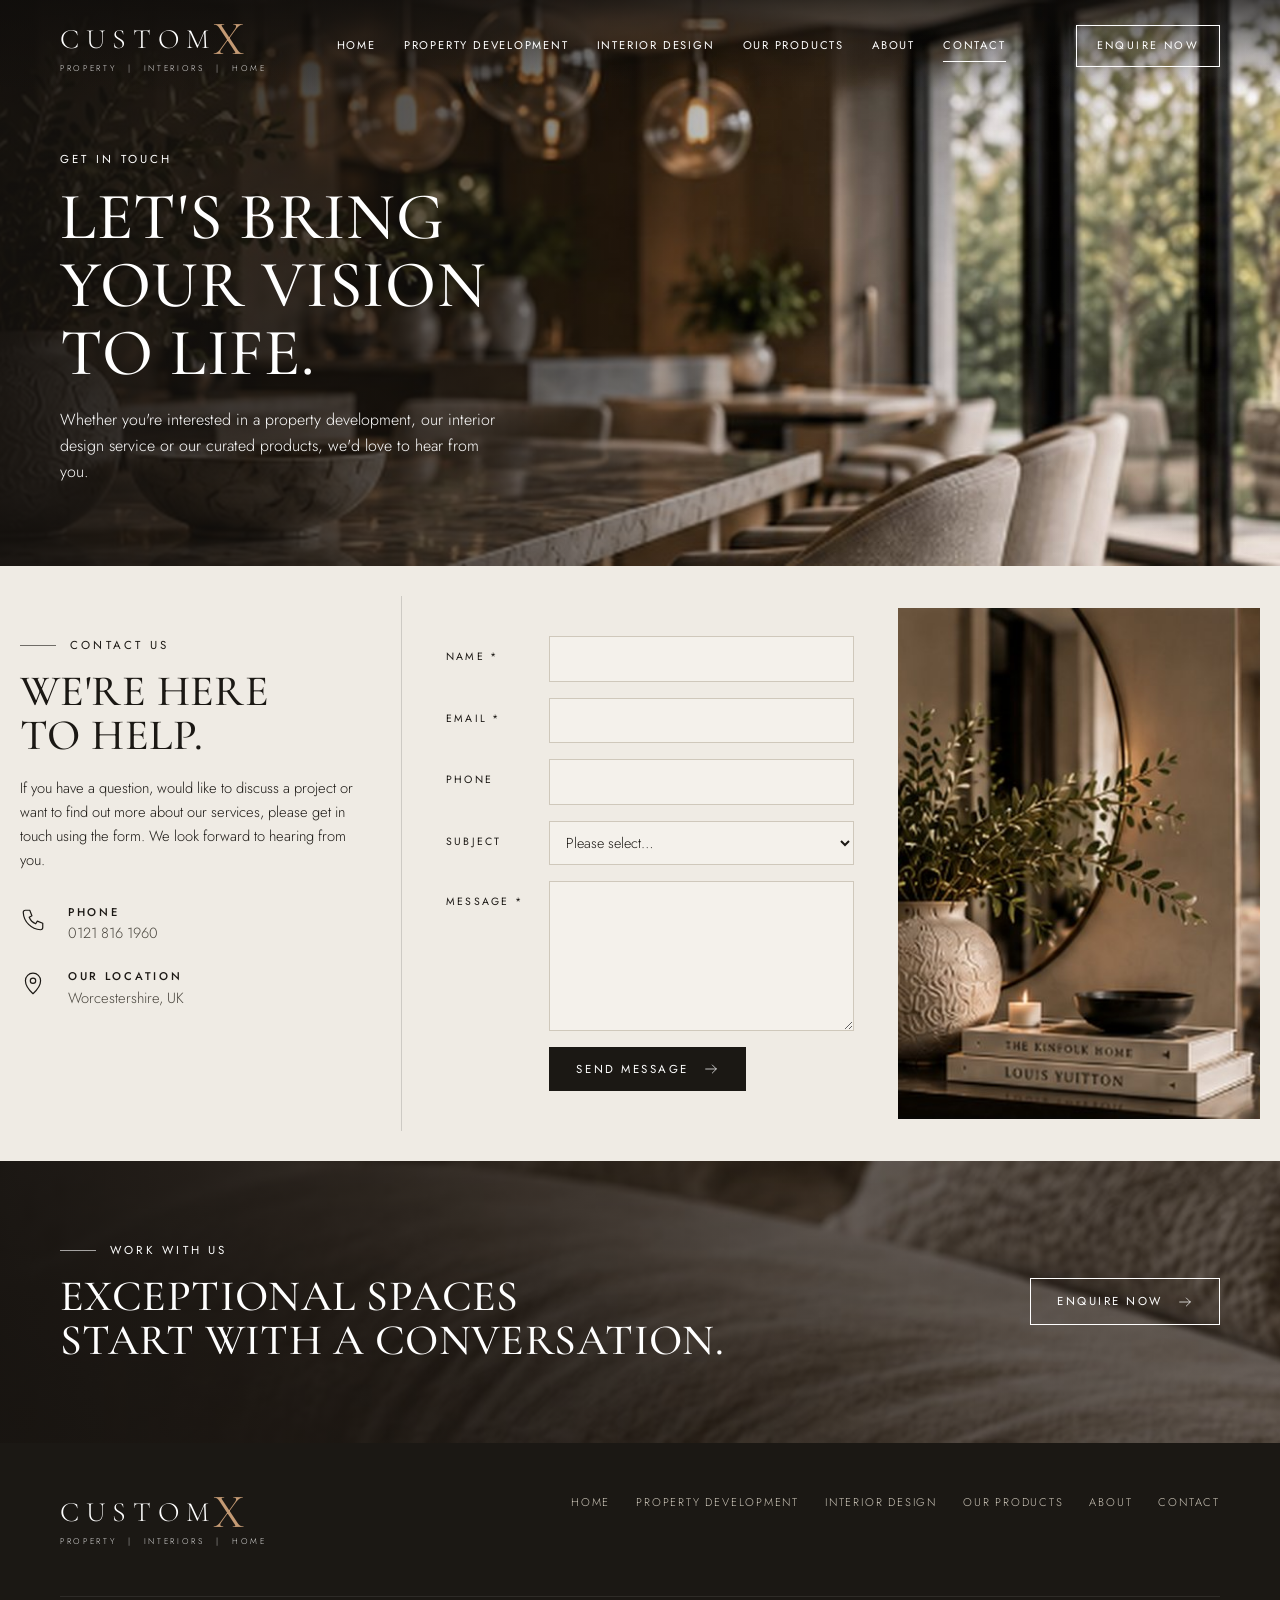
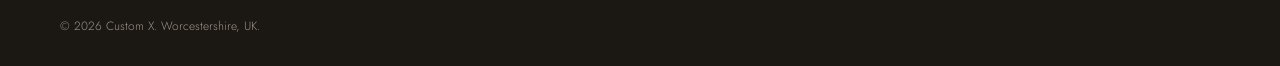
==== contact.html @ c61f4478 "Add Custom X website" ====
<!doctype html>
<html lang="en-GB">
<head>
<meta charset="utf-8">
<meta name="viewport" content="width=device-width,initial-scale=1">
<title>Contact | Custom X</title>
<meta name="description" content="Get in touch with Custom X about property development, interior design or our curated products.">
<link rel="preconnect" href="https://fonts.googleapis.com"><link rel="preconnect" href="https://fonts.gstatic.com" crossorigin>
<link href="https://fonts.googleapis.com/css2?family=Cormorant+Garamond:wght@400;500&family=Jost:wght@300;400;500&display=swap" rel="stylesheet">
<link rel="stylesheet" href="styles.css">
</head>
<body>
<header class="site-header"><div class="wrap">
  <a class="logo" href="index.html" aria-label="Custom X home"><span class="word">CUSTOM<span class="x">X</span></span><span class="tag">PROPERTY &nbsp;|&nbsp; INTERIORS &nbsp;|&nbsp; HOME</span></a>
  <nav class="nav" id="nav" aria-label="Main"><a href="index.html">Home</a><a href="property-development.html">Property Development</a><a href="interior-design.html">Interior Design</a><a href="products.html">Our Products</a><a href="about.html">About</a><a href="contact.html" aria-current="page">Contact</a><button class="menu-btn close" aria-label="Close menu" onclick="toggleNav()"><svg class="" viewBox="0 0 24 24" fill="none" stroke="currentColor" stroke-width="1.1" stroke-linecap="round" stroke-linejoin="round" aria-hidden="true"><path d="M5 5l14 14M19 5L5 19"/></svg></button></nav>
  <a class="btn header-cta" href="contact.html">Enquire now</a>
  <button class="menu-btn" aria-label="Open menu" onclick="toggleNav()"><svg class="" viewBox="0 0 24 24" fill="none" stroke="currentColor" stroke-width="1.1" stroke-linecap="round" stroke-linejoin="round" aria-hidden="true"><path d="M3 7h18M3 12h18M3 17h18"/></svg></button>
</div></header>
<main>

<section class="hero" style="background-image:url(hero-contact.jpg)"><div class="wrap">
  <span class="eyebrow">Get in touch</span>
  <h1 style="margin-top:14px">Let's bring<br>your vision<br>to life.</h1>
  <p class="lead">Whether you're interested in a property development, our interior design service or our curated products, we'd love to hear from you.</p>
</div></section>
<section class="wrap contact on-light" id="form">
  <div class="info"><span class="eyebrow rule">Contact us</span><h2>We're here<br>to help.</h2>
    <p>If you have a question, would like to discuss a project or want to find out more about our services, please get in touch using the form. We look forward to hearing from you.</p>
    <dl>
      <div class="row"><svg class="" viewBox="0 0 24 24" fill="none" stroke="currentColor" stroke-width="1.1" stroke-linecap="round" stroke-linejoin="round" aria-hidden="true"><path d="M5 3h4l2 5-2.5 1.5a11 11 0 006 6L16 13l5 2v4a2 2 0 01-2 2A17 17 0 013 5a2 2 0 012-2z"/></svg><div><dt>Phone</dt><dd><a href="tel:+441218161960">0121 816 1960</a></dd></div></div>
      <div class="row"><svg class="" viewBox="0 0 24 24" fill="none" stroke="currentColor" stroke-width="1.1" stroke-linecap="round" stroke-linejoin="round" aria-hidden="true"><path d="M12 21s-7-6.5-7-12a7 7 0 0114 0c0 5.5-7 12-7 12z"/><circle cx="12" cy="9" r="2.5"/></svg><div><dt>Our location</dt><dd>Worcestershire, UK</dd></div></div>
    </dl>
  </div>
  <form id="enquiry" method="POST" action="https://formsubmit.co/hello@ctmx.co.uk">
    <input type="hidden" name="_subject" value="New website enquiry - Custom X">
    <input type="hidden" name="_template" value="table">
    <p class="hp"><label>Leave blank <input name="_honey" tabindex="-1" autocomplete="off"></label></p>
    <label for="f-name">Name *</label><input id="f-name" name="name" required autocomplete="name">
    <label for="f-email">Email *</label><input id="f-email" name="email" type="email" required autocomplete="email">
    <label for="f-phone">Phone</label><input id="f-phone" name="phone" type="tel" autocomplete="tel">
    <label for="f-subject">Subject</label>
    <select id="f-subject" name="subject">
      <option value="">Please select&hellip;</option>
      <option value="property">Property development</option>
      <option value="interior">Interior design (register interest)</option>
      <option value="products">Our products</option>
      <option value="other">Something else</option>
    </select>
    <label for="f-msg">Message *</label><textarea id="f-msg" name="message" required></textarea>
    <button class="btn dark" type="submit">Send message <svg class="" viewBox="0 0 24 24" fill="none" stroke="currentColor" stroke-width="1.1" stroke-linecap="round" stroke-linejoin="round" aria-hidden="true"><path d="M4 12h16M14 6l6 6-6 6"/></svg></button>
    <p class="form-note" id="note">Thank you &ndash; we'll be in touch shortly.</p>
  </form>
  <div class="img" style="background-image:url(mirror.jpg)" role="img" aria-label="Styled console with mirror and vase"></div>
</section>
<section class="band" style="background-image:url(band-contact.jpg)"><div class="wrap">
  <div><span class="eyebrow rule">Work with us</span><h2>Exceptional spaces<br>start with a conversation.</h2></div>
  <a class="btn" href="#form">Enquire now <svg class="" viewBox="0 0 24 24" fill="none" stroke="currentColor" stroke-width="1.1" stroke-linecap="round" stroke-linejoin="round" aria-hidden="true"><path d="M4 12h16M14 6l6 6-6 6"/></svg></a>
</div></section>
<script>
(function(){
  var s=new URLSearchParams(location.search).get('subject');
  if(s)document.getElementById('f-subject').value=s;
  var f=document.getElementById('enquiry');
  f.addEventListener('submit',function(e){
    e.preventDefault();
    fetch('https://formsubmit.co/ajax/hello@ctmx.co.uk',{method:'POST',headers:{'Accept':'application/json'},body:new FormData(f)})
      .then(function(r){if(!r.ok)throw 0;f.reset();document.getElementById('note').style.display='block'})
      .catch(function(){var n=document.getElementById('note');n.textContent='Sorry, that did not send. Please try again in a moment or give us a call.';n.style.display='block'});
  });
})();
</script>

</main>
<footer class="site-footer"><div class="wrap">
  <a class="logo" href="index.html"><span class="word">CUSTOM<span class="x">X</span></span><span class="tag">PROPERTY &nbsp;|&nbsp; INTERIORS &nbsp;|&nbsp; HOME</span></a>
  <nav aria-label="Footer"><a href="index.html">Home</a><a href="property-development.html">Property Development</a><a href="interior-design.html">Interior Design</a><a href="products.html">Our Products</a><a href="about.html">About</a><a href="contact.html">Contact</a></nav>
  <div class="legal">&copy; <span id="yr">2026</span> Custom X. Worcestershire, UK.</div>
</div></footer>
<script>
function toggleNav(){document.getElementById('nav').classList.toggle('open')}
document.getElementById('yr').textContent=new Date().getFullYear();
</script>
</body>
</html>
---- styles.css ----
:root{
  --ink:#1b1814; --ink-2:#26221d; --cream:#efebe4; --cream-2:#e6e1d8;
  --olive:#5e5a4d; --stone:#8a8273; --gold:#c49a74; --line:rgba(0,0,0,.14);
  --serif:"Cormorant Garamond",Georgia,serif; --sans:"Jost",system-ui,sans-serif;
  --max:1240px;
}
*{box-sizing:border-box;margin:0;padding:0}
html{scroll-behavior:smooth}
body{font-family:var(--sans);font-weight:300;color:var(--ink);background:var(--cream);line-height:1.65;font-size:16px;-webkit-font-smoothing:antialiased}
img{display:block;max-width:100%}
a{color:inherit;text-decoration:none}
.wrap{max-width:var(--max);margin:0 auto;padding:0 40px}

/* type */
.eyebrow{font-size:.72rem;letter-spacing:.28em;text-transform:uppercase;font-weight:400;display:flex;align-items:center;gap:14px}
.eyebrow.rule::before{content:"";width:36px;height:1px;background:currentColor;opacity:.6}
h1,h2,h3{font-family:var(--serif);font-weight:500;text-transform:uppercase;line-height:1.02;letter-spacing:.01em}
h1{font-size:clamp(2.6rem,5.2vw,4.4rem)}
h2{font-size:clamp(2rem,3.4vw,2.9rem)}
h3{font-size:1.15rem;letter-spacing:.06em}
.soon{font-family:var(--sans);font-size:clamp(.95rem,1.4vw,1.2rem);letter-spacing:.4em;text-transform:uppercase;font-weight:400;margin-top:14px}
p.lead{max-width:440px;margin-top:20px}

/* buttons */
.btn{display:inline-flex;align-items:center;gap:14px;border:1px solid currentColor;padding:13px 26px;font-size:.72rem;letter-spacing:.22em;text-transform:uppercase;font-weight:400;transition:background .25s,color .25s;cursor:pointer;background:none;font-family:var(--sans);color:inherit}
.btn:hover{background:#fff;color:var(--ink);border-color:#fff}
.btn.dark{background:var(--ink);color:#fff;border-color:var(--ink)}
.btn.dark:hover{background:var(--olive);border-color:var(--olive);color:#fff}
.on-light .btn:not(.dark):hover{background:var(--ink);color:#fff;border-color:var(--ink)}
.btn svg{width:16px;height:16px}

/* header */
.site-header{position:absolute;top:0;left:0;right:0;z-index:20;color:#fff;background:linear-gradient(rgba(15,13,11,.75),rgba(15,13,11,0))}
.site-header .wrap{display:flex;align-items:center;justify-content:space-between;height:92px;gap:24px}
.logo{display:flex;flex-direction:column;line-height:1}
.logo .word{font-family:var(--serif);font-size:1.75rem;letter-spacing:.24em;display:flex;align-items:center}
.logo .x{font-size:3rem;color:var(--gold);letter-spacing:0;margin-left:-.05em;line-height:.8;font-weight:400}
.logo .tag{font-size:.52rem;letter-spacing:.32em;margin-top:6px;opacity:.85;white-space:nowrap}
.nav{display:flex;gap:28px;white-space:nowrap;font-size:.7rem;letter-spacing:.16em;text-transform:uppercase;font-weight:400}
.nav a{padding:6px 0;border-bottom:1px solid transparent;transition:border-color .2s}
.nav a:hover,.nav a[aria-current]{border-color:#fff}
.header-cta{font-size:.68rem;padding:11px 20px;white-space:nowrap}
.menu-btn{display:none;background:none;border:0;color:#fff;cursor:pointer}
.menu-btn svg{width:28px;height:28px}

/* hero */
.hero{position:relative;min-height:560px;display:flex;align-items:flex-end;color:#fff;background:var(--ink) center right/cover no-repeat;padding:150px 0 80px}
.hero::before{content:"";position:absolute;inset:0;background:linear-gradient(90deg,rgba(20,17,14,.92) 0%,rgba(20,17,14,.7) 32%,rgba(20,17,14,.1) 65%,rgba(20,17,14,0) 100%)}
.hero .wrap{position:relative;width:100%}
.hero.tall{min-height:640px}
.hero .btn{margin-top:30px}

/* features strip */
.features{background:var(--cream-2);padding:34px 0}
.features .wrap{display:grid;grid-template-columns:repeat(4,1fr)}
.feature{display:flex;gap:18px;padding:0 26px;border-left:1px solid var(--line)}
.feature:first-child{border-left:0;padding-left:0}
.feature svg{width:34px;height:34px;flex:none;stroke:var(--ink);margin-top:2px}
.feature h3{font-size:1rem}
.feature p{font-size:.85rem;margin-top:4px;color:#3b372f}

/* home split panels */
.split{display:grid;grid-template-columns:1.25fr 1fr;gap:4px;background:var(--cream)}
.panel{position:relative;min-height:470px;color:#fff;background:center/cover no-repeat;display:flex;align-items:center;padding:60px 48px}
.panel::before{content:"";position:absolute;inset:0;background:linear-gradient(90deg,rgba(20,17,14,.85),rgba(20,17,14,.35) 60%,rgba(20,17,14,.1))}
.panel > div{position:relative;max-width:400px}
.panel h2{margin-top:14px}
.panel p{margin:18px 0 26px;font-size:.95rem}

/* approach (home) */
.approach{background:var(--cream) right center/auto 100% no-repeat;padding:60px 0 50px;position:relative}
.approach h2{font-size:clamp(1.8rem,3vw,2.6rem);margin-top:12px;letter-spacing:.04em}
.approach > .wrap > p{max-width:560px;margin-top:12px}
.approach .features{background:none;padding:36px 0 0}

/* two-col text + image */
.story{display:grid;grid-template-columns:1fr 1fr 1fr;gap:0;background:var(--cream)}
.story .img{background:center/cover no-repeat;min-height:380px}
.story .txt{padding:70px 56px;display:flex;flex-direction:column;justify-content:center}
.story .txt h2{margin:18px 0 22px}
.story .txt p+p{margin-top:16px}
.story .txt p{font-size:.95rem}
.story.pd{grid-template-columns:1.15fr 1fr .45fr}

/* values list */
.values{padding:56px 46px;border-left:1px solid var(--line);margin:40px 0}
.values ul{list-style:none;margin-top:20px}
.values li{display:flex;gap:22px;padding:18px 0;border-bottom:1px solid var(--line)}
.values li:last-child{border:0}
.values .ic{width:54px;height:54px;border:1px solid var(--ink);border-radius:50%;display:grid;place-items:center;flex:none}
.values .ic svg{width:26px;height:26px}
.values h3{font-family:var(--sans);font-size:.8rem;letter-spacing:.24em;font-weight:500}
.values p{font-size:.88rem;margin-top:2px}

/* band (dark image CTA) */
.band{position:relative;color:#fff;background:var(--ink) center/cover no-repeat;padding:80px 0}
.band::before{content:"";position:absolute;inset:0;background:linear-gradient(90deg,rgba(20,17,14,.9),rgba(20,17,14,.55) 55%,rgba(20,17,14,.45))}
.band .wrap{position:relative;display:flex;justify-content:space-between;align-items:center;gap:40px;flex-wrap:wrap}
.band h2{margin-top:14px}
.band p{max-width:520px;margin-top:14px}
.band .short-rule{width:60px;height:1px;background:#fff;opacity:.6;margin-top:22px}

/* projects */
.projects{display:grid;grid-template-columns:1fr 3fr;gap:0;padding:60px 0 70px}
.projects .intro{padding-right:30px}
.projects .intro h2{margin:14px 0 18px}
.projects .intro::after{content:"";display:block;width:50px;height:1px;background:var(--ink);margin-top:22px}
.proj-grid{display:grid;grid-template-columns:repeat(3,1fr);gap:16px}
.proj img{width:100%;aspect-ratio:2.35/1;object-fit:cover}
.proj h3{font-size:1.25rem;margin-top:14px;padding-left:14px;border-left:1px solid var(--line)}
.proj span{display:block;font-size:.68rem;letter-spacing:.24em;padding-left:15px;margin-top:4px;color:var(--olive);border-left:1px solid var(--line)}

/* interior tiles */
.tiles{display:grid;grid-template-columns:1.4fr repeat(4,1fr);min-height:440px}
.tiles .lead-tile{background:var(--olive);color:#fff;padding:50px 40px;display:flex;flex-direction:column;justify-content:center}
.tiles .lead-tile h2{margin:16px 0 18px;font-size:clamp(1.8rem,2.8vw,2.4rem)}
.tiles .lead-tile p{font-size:.92rem;margin-bottom:28px}
.tile{position:relative;background:center/cover no-repeat;color:#fff;display:flex;flex-direction:column;justify-content:flex-end;padding:24px 18px;border-left:3px solid var(--cream)}
.tile::before{content:"";position:absolute;inset:0;background:linear-gradient(transparent 50%,rgba(15,13,11,.85))}
.tile *{position:relative}
.tile h3{font-size:1.05rem}
.tile p{font-size:.8rem;margin-top:4px}

/* coming soon band */
.soon-band{position:relative;background:var(--ink) center/cover no-repeat;color:#fff;padding:46px 0}
.soon-band::before{content:"";position:absolute;inset:0;background:rgba(20,17,14,.6)}
.soon-band .wrap{position:relative;display:grid;grid-template-columns:auto 1fr;gap:40px;align-items:center}
.soon-band .box{background:var(--cream);color:var(--ink);padding:26px 32px;display:flex;justify-content:space-between;align-items:center;gap:24px;flex-wrap:wrap}
.soon-band .box p{font-size:.9rem;max-width:520px}
.soon-band h2{margin-top:10px}

/* products */
.collection{padding:44px 0 50px;text-align:center}
.collection .eyebrow{justify-content:center}
.collection .eyebrow::before,.collection .eyebrow::after{content:"";width:36px;height:1px;background:currentColor;opacity:.5}
.collection h2{text-transform:none;font-size:clamp(2rem,3.4vw,2.8rem);margin:10px 0 8px}
.collection > .wrap > p{font-size:.92rem;max-width:760px;margin:0 auto}
.cats{display:grid;grid-template-columns:repeat(6,1fr);gap:10px;margin-top:34px}
.cat{background:var(--cream-2);transition:transform .3s}
.cat:hover{transform:translateY(-4px)}
.cat img{aspect-ratio:1.25/1;object-fit:cover;width:100%}
.cat span{display:block;padding:12px 4px;font-size:.68rem;letter-spacing:.24em;text-transform:uppercase;font-weight:400}
.curated{display:grid;grid-template-columns:1.6fr 1.3fr .7fr;min-height:330px}
.curated .txt{background:var(--olive);color:#fff;padding:50px 46px;display:grid;grid-template-columns:auto 1fr;gap:40px;align-items:center}
.curated .txt h2{margin-top:14px;font-size:clamp(1.9rem,3vw,2.6rem)}
.curated .txt h2::after{content:"";display:block;width:50px;height:1px;background:#fff;opacity:.7;margin-top:22px}
.curated .txt p{font-size:.9rem}
.curated .img{background:center/cover no-repeat}
.curated .q{background:var(--cream);padding:40px 28px;display:flex;flex-direction:column;align-items:center;justify-content:center;text-align:center}
.curated .q svg{width:32px;height:32px;margin-bottom:16px}
.curated .q h3{font-family:var(--sans);font-size:.75rem;letter-spacing:.26em;font-weight:500}
.curated .q p{font-size:.85rem;margin-top:10px}

/* contact */
.contact{display:grid;grid-template-columns:1fr 1.3fr .95fr;gap:0;padding:30px 0}
.contact .info{padding:40px 40px 40px 0;border-right:1px solid var(--line)}
.contact .info h2{margin:14px 0 18px}
.contact .info > p{font-size:.92rem}
.contact dl{margin-top:30px}
.contact .row{display:flex;gap:22px;align-items:flex-start;margin-top:22px}
.contact .row svg{width:26px;height:26px;flex:none;margin-top:4px}
.contact dt{font-size:.7rem;letter-spacing:.24em;font-weight:500;text-transform:uppercase}
.contact dd{font-size:.92rem;color:#4a463e}
form{padding:40px 44px;display:grid;grid-template-columns:auto 1fr;gap:16px 26px;align-items:start}
form label{font-size:.66rem;letter-spacing:.22em;text-transform:uppercase;font-weight:400;padding-top:12px}
form input,form select,form textarea{width:100%;font:inherit;font-size:.9rem;padding:10px 12px;border:1px solid #cfc8bb;background:#f4f1eb;color:var(--ink);border-radius:0;outline:none}
form input:focus,form select:focus,form textarea:focus{border-color:var(--ink)}
form textarea{min-height:150px;resize:vertical}
form .btn{grid-column:2;justify-self:start}
.hp{display:none}
.contact .img{background:center/cover no-repeat;min-height:420px;margin:12px 0}
.form-note{grid-column:2;font-size:.85rem;color:var(--olive);display:none}

/* footer */
.site-footer{background:var(--ink);color:#cfc8bb;padding:50px 0 30px;font-size:.85rem}
.site-footer .wrap{display:flex;justify-content:space-between;gap:30px;flex-wrap:wrap;align-items:flex-start}
.site-footer .logo{color:#fff}
.site-footer nav{display:flex;flex-wrap:wrap;gap:10px 26px;font-size:.7rem;letter-spacing:.16em;text-transform:uppercase}
.site-footer nav a:hover{color:#fff}
.site-footer .legal{width:100%;border-top:1px solid rgba(255,255,255,.12);padding-top:20px;margin-top:20px;font-size:.75rem;opacity:.7}

/* responsive */
@media (max-width:1240px){
  .nav{gap:18px;font-size:.64rem}
  .header-cta{display:none}
}
@media (max-width:900px){
  .wrap{padding:0 24px}
  .menu-btn{display:block}
  .nav{position:fixed;inset:0;background:var(--ink);flex-direction:column;align-items:center;justify-content:center;gap:26px;font-size:.9rem;transform:translateX(100%);transition:transform .3s;z-index:30}
  .nav.open{transform:none}
  .nav .close{position:absolute;top:28px;right:24px}
  .features .wrap{grid-template-columns:1fr 1fr;gap:26px 0}
  .feature:nth-child(3){border-left:0;padding-left:0}
  .split,.story,.story.pd,.projects,.curated,.contact,.soon-band .wrap{grid-template-columns:1fr}
  .story .img{min-height:280px}
  .story.pd .img:last-child{display:none}
  .story .txt{padding:50px 24px}
  .values{border-left:0;margin:0;padding:10px 24px 50px}
  .projects .intro{padding:0 0 30px}
  .tiles{grid-template-columns:1fr 1fr}
  .tiles .lead-tile{grid-column:1/-1}
  .tile{min-height:260px;border-left:0;border-top:3px solid var(--cream)}
  .cats{grid-template-columns:repeat(3,1fr)}
  .curated .txt{grid-template-columns:1fr;gap:20px;padding:46px 24px}
  .curated .img{min-height:260px}
  .contact .info{border-right:0;padding:30px 0}
  form{padding:20px 0;grid-template-columns:1fr;gap:6px}
  form label{padding-top:10px}
  form .btn,.form-note{grid-column:1;margin-top:12px}
  .contact .img{min-height:300px}
  .panel{min-height:400px;padding:50px 24px}
  .panel::before{background:linear-gradient(90deg,rgba(20,17,14,.88),rgba(20,17,14,.6))}
}
@media (max-width:560px){
  .hero{min-height:520px;padding-bottom:56px;background-position:70% center}
  .hero::before{background:linear-gradient(0deg,rgba(20,17,14,.92) 10%,rgba(20,17,14,.55) 60%,rgba(20,17,14,.35))}
  .features .wrap{grid-template-columns:1fr}
  .feature{border-left:0;padding:0}
  .proj-grid{grid-template-columns:1fr}
  .cats{grid-template-columns:repeat(2,1fr)}
  .tiles{grid-template-columns:1fr}
  .logo .word{font-size:1.4rem}.logo .x{font-size:2.4rem}
}
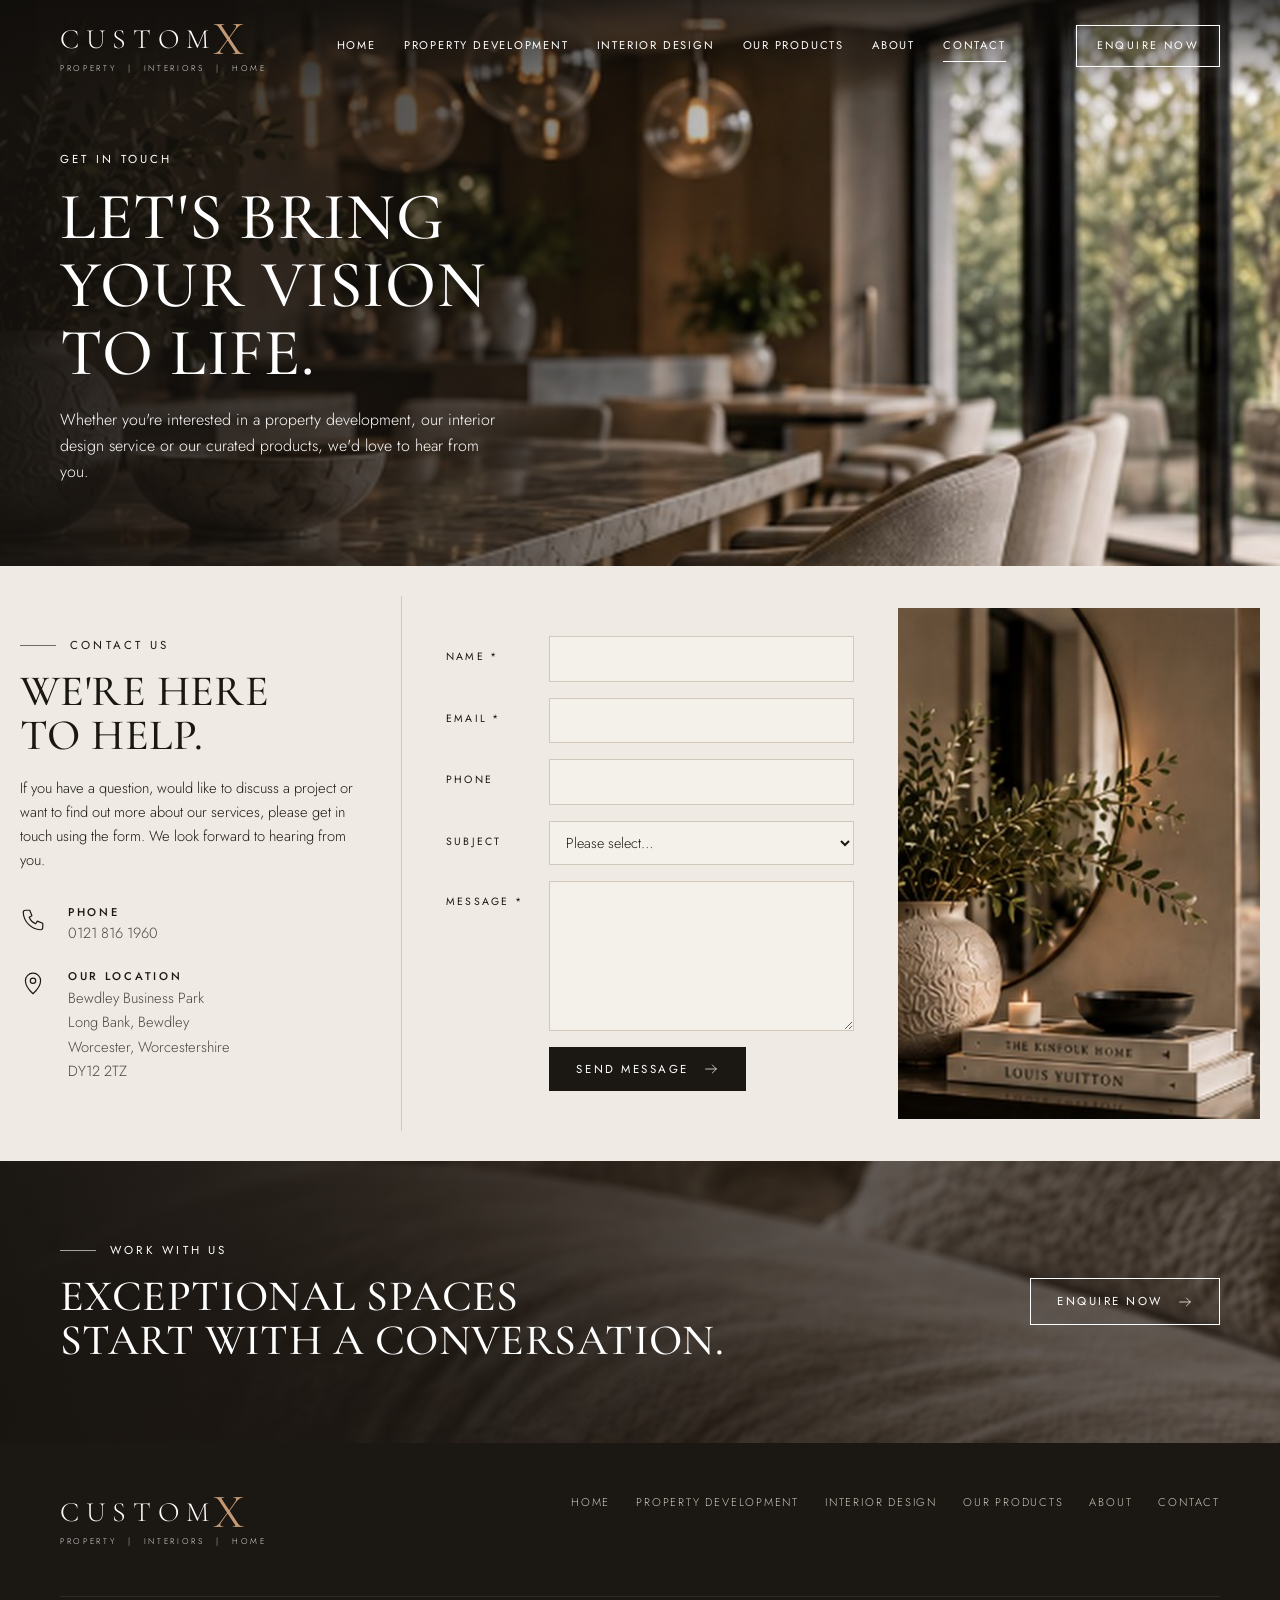
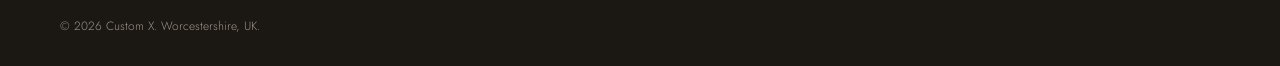
==== commit 95594f37: "Update office address on contact page" ====
--- a/contact.html
+++ b/contact.html
@@ -28,7 +28,7 @@
     <p>If you have a question, would like to discuss a project or want to find out more about our services, please get in touch using the form. We look forward to hearing from you.</p>
     <dl>
       <div class="row"><svg class="" viewBox="0 0 24 24" fill="none" stroke="currentColor" stroke-width="1.1" stroke-linecap="round" stroke-linejoin="round" aria-hidden="true"><path d="M5 3h4l2 5-2.5 1.5a11 11 0 006 6L16 13l5 2v4a2 2 0 01-2 2A17 17 0 013 5a2 2 0 012-2z"/></svg><div><dt>Phone</dt><dd><a href="tel:+441218161960">0121 816 1960</a></dd></div></div>
-      <div class="row"><svg class="" viewBox="0 0 24 24" fill="none" stroke="currentColor" stroke-width="1.1" stroke-linecap="round" stroke-linejoin="round" aria-hidden="true"><path d="M12 21s-7-6.5-7-12a7 7 0 0114 0c0 5.5-7 12-7 12z"/><circle cx="12" cy="9" r="2.5"/></svg><div><dt>Our location</dt><dd>Worcestershire, UK</dd></div></div>
+      <div class="row"><svg class="" viewBox="0 0 24 24" fill="none" stroke="currentColor" stroke-width="1.1" stroke-linecap="round" stroke-linejoin="round" aria-hidden="true"><path d="M12 21s-7-6.5-7-12a7 7 0 0114 0c0 5.5-7 12-7 12z"/><circle cx="12" cy="9" r="2.5"/></svg><div><dt>Our location</dt><dd>Bewdley Business Park<br>Long Bank, Bewdley<br>Worcester, Worcestershire<br>DY12 2TZ</dd></div></div>
     </dl>
   </div>
   <form id="enquiry" method="POST" action="https://formsubmit.co/hello@ctmx.co.uk">
